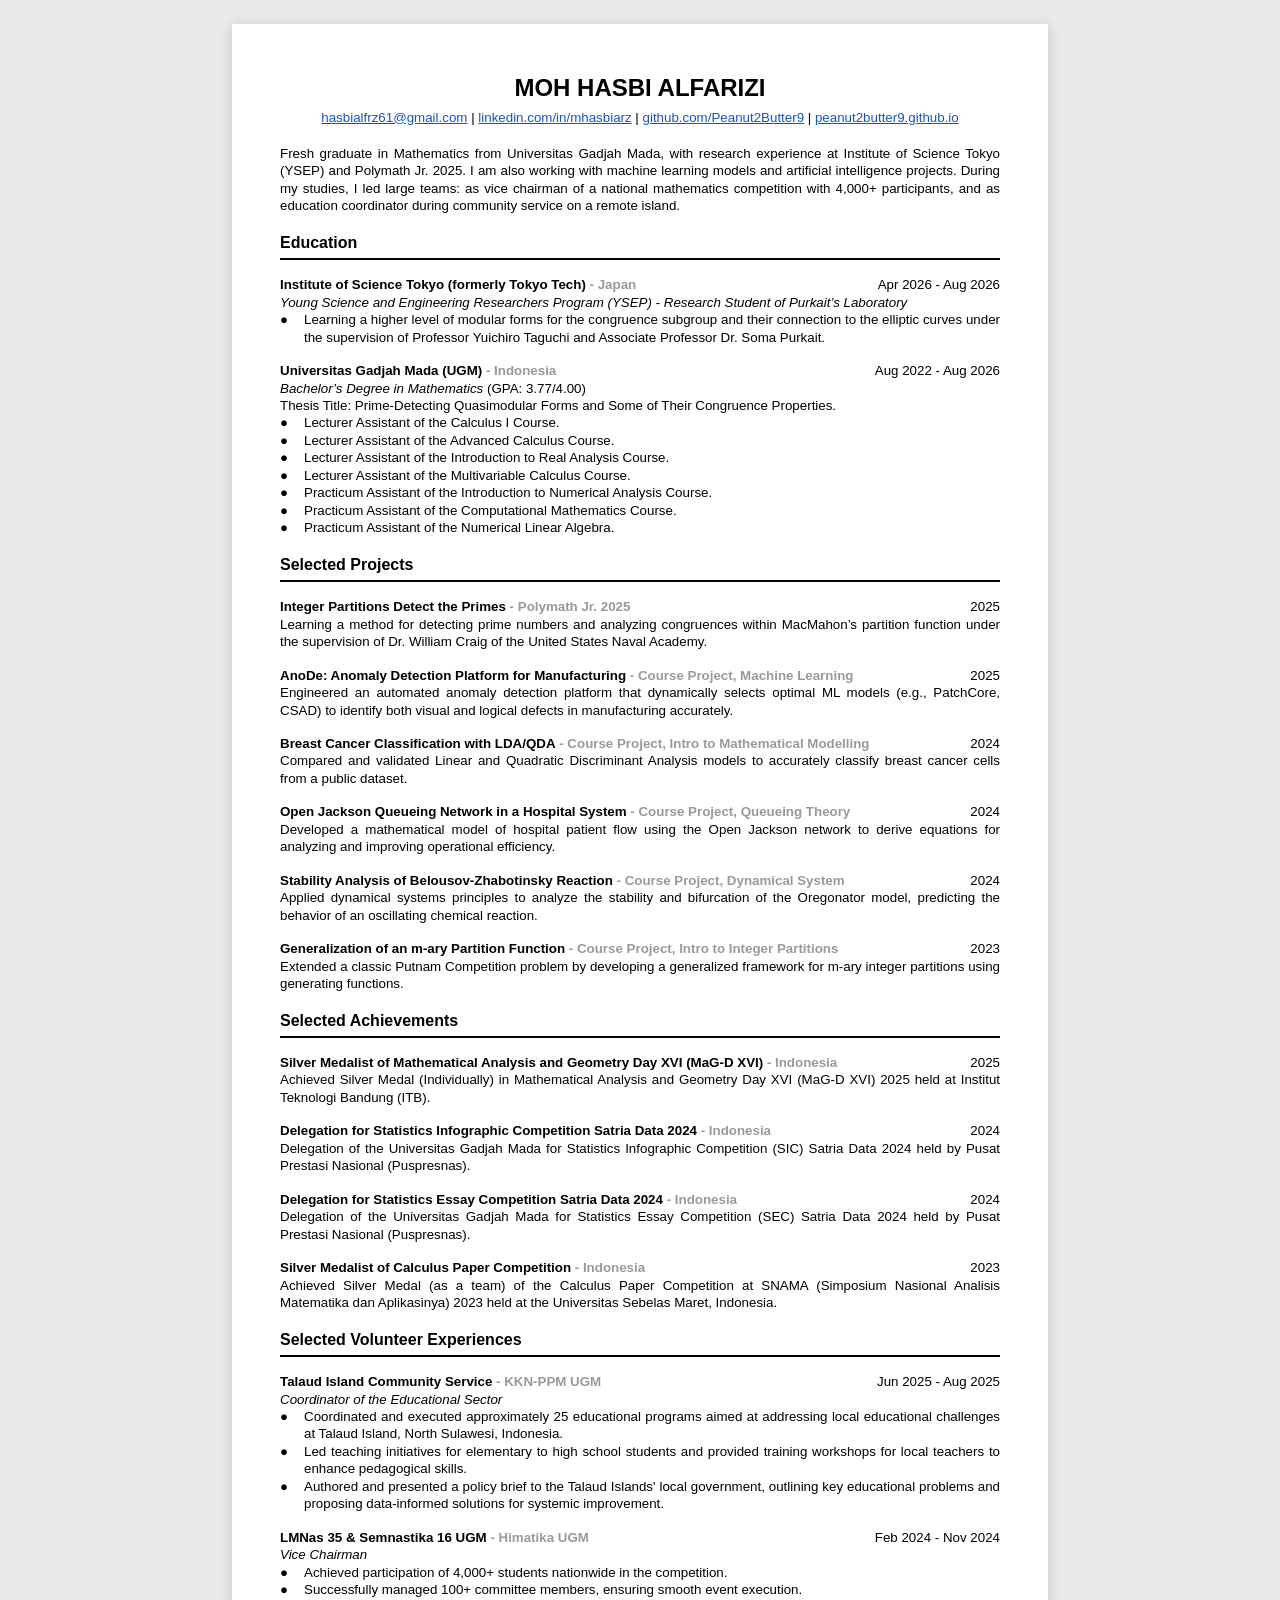
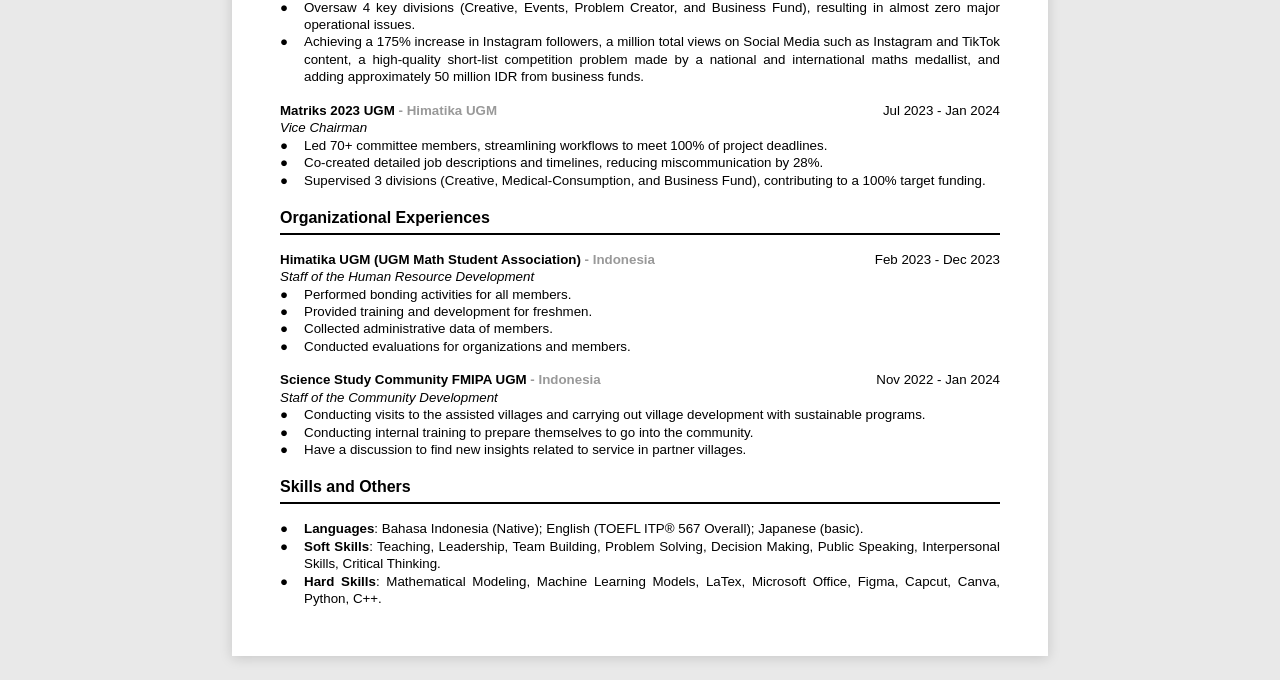
==== cv-pdf.html @ 44e70fe7 "Split the site into Homepage, CV, Projects and Miscellaneous - Fixed top navigation bar on every pag" ====
<!doctype html>
<html lang="en">
<head>
  <meta charset="utf-8">
  <meta name="viewport" content="width=device-width, initial-scale=1">
  <title>CV - Moh Hasbi Alfarizi</title>

  <!--
    Source of assets/Moh-Hasbi-Alfarizi-CV.pdf.
    After editing: open this file (cv-pdf.html) in Chrome, press Cmd + P, choose "Save as PDF",
    turn off "Headers and footers", and save over assets/Moh-Hasbi-Alfarizi-CV.pdf.
  -->
  <style>
    @page { size: Letter; margin: 0.5in; }

    body {
      margin: 0;
      font-family: Arial, Helvetica, sans-serif;
      font-size: 10pt;
      line-height: 1.31;
      color: #000;
      -webkit-print-color-adjust: exact;
      print-color-adjust: exact;
    }

    a { color: inherit; text-decoration: none; }
    p, ul, h1, h2 { margin: 0; }

    /* ---- Header ---- */
    h1 { text-align: center; font-size: 18pt; font-weight: 700; }
    .contact { text-align: center; margin-top: 4pt; }
    .contact a { color: #1155cc; text-decoration: underline; }
    .summary { margin-top: 14pt; text-align: justify; }

    /* ---- Sections ---- */
    h2 {
      font-size: 12pt; font-weight: 700;
      margin-top: 14pt; padding-bottom: 3pt;
      border-bottom: 1.5pt solid #000;
      break-after: avoid;
    }
    .entry { margin-top: 12pt; break-inside: avoid; }
    .entry-head { display: flex; justify-content: space-between; gap: 12pt; }
    .entry-head .title { font-weight: 700; }
    .entry-head .where { font-weight: 700; color: #999; }
    .entry-head .date { white-space: nowrap; }
    .role { font-style: italic; }
    .desc { text-align: justify; }

    /* Bullets like Google Docs: dot at the margin, text indented 0.25in */
    ul { list-style: none; padding: 0; }
    li { position: relative; padding-left: 0.25in; text-align: justify; }
    li::before { content: "\25CF"; position: absolute; left: 0; }
    .skills { margin-top: 12pt; }

    /* On screen, show it like a sheet of paper */
    @media screen {
      html { background: #e9e9e9; }
      body { max-width: 7.5in; margin: 24px auto; padding: 0.5in; background: #fff; box-shadow: 0 2px 12px rgba(0, 0, 0, 0.15); }
    }
  </style>
</head>
<body>

  <!-- ============ HEADER ============ -->
  <h1>MOH HASBI ALFARIZI</h1>
  <p class="contact">
    <a href="mailto:hasbialfrz61@gmail.com">hasbialfrz61@gmail.com</a> |
    <a href="https://www.linkedin.com/in/mhasbiarz">linkedin.com/in/mhasbiarz</a> |
    <a href="https://github.com/Peanut2Butter9">github.com/Peanut2Butter9</a> |
    <a href="https://peanut2butter9.github.io">peanut2butter9.github.io</a>
  </p>
  <p class="summary">
    Fresh graduate in Mathematics from Universitas Gadjah Mada, with research experience at Institute of Science Tokyo
    (YSEP) and Polymath Jr. 2025. I am also working with machine learning models and artificial intelligence projects. During
    my studies, I led large teams: as vice chairman of a national mathematics competition with 4,000+ participants, and as
    education coordinator during community service on a remote island.
  </p>

  <!-- ============ EDUCATION ============ -->
  <h2>Education</h2>

  <div class="entry">
    <div class="entry-head">
      <p><span class="title">Institute of Science Tokyo (formerly Tokyo Tech)</span> <span class="where">- Japan</span></p>
      <p class="date">Apr 2026 - Aug 2026</p>
    </div>
    <p class="role">Young Science and Engineering Researchers Program (YSEP) - Research Student of Purkait’s Laboratory</p>
    <ul>
      <li>Learning a higher level of modular forms for the congruence subgroup and their connection to the elliptic curves under the supervision of Professor Yuichiro Taguchi and Associate Professor Dr. Soma Purkait.</li>
    </ul>
  </div>

  <div class="entry">
    <div class="entry-head">
      <p><span class="title">Universitas Gadjah Mada (UGM)</span> <span class="where">- Indonesia</span></p>
      <p class="date">Aug 2022 - Aug 2026</p>
    </div>
    <p><span class="role">Bachelor’s Degree in Mathematics</span> (GPA: 3.77/4.00)</p>
    <p>Thesis Title: <a href="https://etd.repository.ugm.ac.id/penelitian/detail/286166">Prime-Detecting Quasimodular Forms and Some of Their Congruence Properties.</a></p>
    <ul>
      <li>Lecturer Assistant of the Calculus I Course.</li>
      <li>Lecturer Assistant of the Advanced Calculus Course.</li>
      <li>Lecturer Assistant of the Introduction to Real Analysis Course.</li>
      <li>Lecturer Assistant of the Multivariable Calculus Course.</li>
      <li>Practicum Assistant of the Introduction to Numerical Analysis Course.</li>
      <li>Practicum Assistant of the Computational Mathematics Course.</li>
      <li>Practicum Assistant of the Numerical Linear Algebra.</li>
    </ul>
  </div>

  <!-- ============ SELECTED PROJECTS ============ -->
  <h2>Selected Projects</h2>

  <div class="entry">
    <div class="entry-head">
      <p><span class="title">Integer Partitions Detect the Primes</span> <span class="where">- Polymath Jr. 2025</span></p>
      <p class="date">2025</p>
    </div>
    <p class="desc">Learning a method for detecting prime numbers and analyzing congruences within MacMahon’s partition function under the supervision of Dr. William Craig of the United States Naval Academy.</p>
  </div>

  <div class="entry">
    <div class="entry-head">
      <p><a class="title" href="https://github.com/Peanut2Butter9/anode">AnoDe: Anomaly Detection Platform for Manufacturing</a> <span class="where">- Course Project, Machine Learning</span></p>
      <p class="date">2025</p>
    </div>
    <p class="desc">Engineered an automated anomaly detection platform that dynamically selects optimal ML models (e.g., PatchCore, CSAD) to identify both visual and logical defects in manufacturing accurately.</p>
  </div>

  <div class="entry">
    <div class="entry-head">
      <p><a class="title" href="https://github.com/Peanut2Butter9/breast-cancer-lda-qda">Breast Cancer Classification with LDA/QDA</a> <span class="where">- Course Project, Intro to Mathematical Modelling</span></p>
      <p class="date">2024</p>
    </div>
    <p class="desc">Compared and validated Linear and Quadratic Discriminant Analysis models to accurately classify breast cancer cells from a public dataset.</p>
  </div>

  <div class="entry">
    <div class="entry-head">
      <p><a class="title" href="https://github.com/Peanut2Butter9/open-jackson">Open Jackson Queueing Network in a Hospital System</a> <span class="where">- Course Project, Queueing Theory</span></p>
      <p class="date">2024</p>
    </div>
    <p class="desc">Developed a mathematical model of hospital patient flow using the Open Jackson network to derive equations for analyzing and improving operational efficiency.</p>
  </div>

  <div class="entry">
    <div class="entry-head">
      <p><a class="title" href="https://github.com/Peanut2Butter9/oregonator">Stability Analysis of Belousov-Zhabotinsky Reaction</a> <span class="where">- Course Project, Dynamical System</span></p>
      <p class="date">2024</p>
    </div>
    <p class="desc">Applied dynamical systems principles to analyze the stability and bifurcation of the Oregonator model, predicting the behavior of an oscillating chemical reaction.</p>
  </div>

  <div class="entry">
    <div class="entry-head">
      <p><span class="title">Generalization of an m-ary Partition Function</span> <span class="where">- Course Project, Intro to Integer Partitions</span></p>
      <p class="date">2023</p>
    </div>
    <p class="desc">Extended a classic Putnam Competition problem by developing a generalized framework for m-ary integer partitions using generating functions.</p>
  </div>

  <!-- ============ SELECTED ACHIEVEMENTS ============ -->
  <h2>Selected Achievements</h2>

  <div class="entry">
    <div class="entry-head">
      <p><span class="title">Silver Medalist of Mathematical Analysis and Geometry Day XVI (MaG-D XVI)</span> <span class="where">- Indonesia</span></p>
      <p class="date">2025</p>
    </div>
    <p class="desc">Achieved Silver Medal (Individually) in Mathematical Analysis and Geometry Day XVI (MaG-D XVI) 2025 held at Institut Teknologi Bandung (ITB).</p>
  </div>

  <div class="entry">
    <div class="entry-head">
      <p><span class="title">Delegation for Statistics Infographic Competition Satria Data 2024</span> <span class="where">- Indonesia</span></p>
      <p class="date">2024</p>
    </div>
    <p class="desc">Delegation of the Universitas Gadjah Mada for Statistics Infographic Competition (SIC) Satria Data 2024 held by Pusat Prestasi Nasional (Puspresnas).</p>
  </div>

  <div class="entry">
    <div class="entry-head">
      <p><span class="title">Delegation for Statistics Essay Competition Satria Data 2024</span> <span class="where">- Indonesia</span></p>
      <p class="date">2024</p>
    </div>
    <p class="desc">Delegation of the Universitas Gadjah Mada for Statistics Essay Competition (SEC) Satria Data 2024 held by Pusat Prestasi Nasional (Puspresnas).</p>
  </div>

  <div class="entry">
    <div class="entry-head">
      <p><span class="title">Silver Medalist of Calculus Paper Competition</span> <span class="where">- Indonesia</span></p>
      <p class="date">2023</p>
    </div>
    <p class="desc">Achieved Silver Medal (as a team) of the Calculus Paper Competition at SNAMA (Simposium Nasional Analisis Matematika dan Aplikasinya) 2023 held at the Universitas Sebelas Maret, Indonesia.</p>
  </div>

  <!-- ============ SELECTED VOLUNTEER EXPERIENCES ============ -->
  <h2>Selected Volunteer Experiences</h2>

  <div class="entry">
    <div class="entry-head">
      <p><span class="title">Talaud Island Community Service</span> <span class="where">- KKN-PPM UGM</span></p>
      <p class="date">Jun 2025 - Aug 2025</p>
    </div>
    <p class="role">Coordinator of the Educational Sector</p>
    <ul>
      <li>Coordinated and executed approximately 25 educational programs aimed at addressing local educational challenges at Talaud Island, North Sulawesi, Indonesia.</li>
      <li>Led teaching initiatives for elementary to high school students and provided training workshops for local teachers to enhance pedagogical skills.</li>
      <li>Authored and presented a policy brief to the Talaud Islands' local government, outlining key educational problems and proposing data-informed solutions for systemic improvement.</li>
    </ul>
  </div>

  <div class="entry">
    <div class="entry-head">
      <p><span class="title">LMNas 35 &amp; Semnastika 16 UGM</span> <span class="where">- Himatika UGM</span></p>
      <p class="date">Feb 2024 - Nov 2024</p>
    </div>
    <p class="role">Vice Chairman</p>
    <ul>
      <li>Achieved participation of 4,000+ students nationwide in the competition.</li>
      <li>Successfully managed 100+ committee members, ensuring smooth event execution.</li>
      <li>Oversaw 4 key divisions (Creative, Events, Problem Creator, and Business Fund), resulting in almost zero major operational issues.</li>
      <li>Achieving a 175% increase in Instagram followers, a million total views on Social Media such as Instagram and TikTok content, a high-quality short-list competition problem made by a national and international maths medallist, and adding approximately 50 million IDR from business funds.</li>
    </ul>
  </div>

  <div class="entry">
    <div class="entry-head">
      <p><span class="title">Matriks 2023 UGM</span> <span class="where">- Himatika UGM</span></p>
      <p class="date">Jul 2023 - Jan 2024</p>
    </div>
    <p class="role">Vice Chairman</p>
    <ul>
      <li>Led 70+ committee members, streamlining workflows to meet 100% of project deadlines.</li>
      <li>Co-created detailed job descriptions and timelines, reducing miscommunication by 28%.</li>
      <li>Supervised 3 divisions (Creative, Medical-Consumption, and Business Fund), contributing to a 100% target funding.</li>
    </ul>
  </div>

  <!-- ============ ORGANIZATIONAL EXPERIENCES ============ -->
  <h2>Organizational Experiences</h2>

  <div class="entry">
    <div class="entry-head">
      <p><span class="title">Himatika UGM (UGM Math Student Association)</span> <span class="where">- Indonesia</span></p>
      <p class="date">Feb 2023 - Dec 2023</p>
    </div>
    <p class="role">Staff of the Human Resource Development</p>
    <ul>
      <li>Performed bonding activities for all members.</li>
      <li>Provided training and development for freshmen.</li>
      <li>Collected administrative data of members.</li>
      <li>Conducted evaluations for organizations and members.</li>
    </ul>
  </div>

  <div class="entry">
    <div class="entry-head">
      <p><span class="title">Science Study Community FMIPA UGM</span> <span class="where">- Indonesia</span></p>
      <p class="date">Nov 2022 - Jan 2024</p>
    </div>
    <p class="role">Staff of the Community Development</p>
    <ul>
      <li>Conducting visits to the assisted villages and carrying out village development with sustainable programs.</li>
      <li>Conducting internal training to prepare themselves to go into the community.</li>
      <li>Have a discussion to find new insights related to service in partner villages.</li>
    </ul>
  </div>

  <!-- ============ SKILLS AND OTHERS ============ -->
  <h2>Skills and Others</h2>

  <ul class="skills">
    <li><strong>Languages</strong>: Bahasa Indonesia (Native); English (TOEFL ITP® 567 Overall); Japanese (basic).</li>
    <li><strong>Soft Skills</strong>: Teaching, Leadership, Team Building, Problem Solving, Decision Making, Public Speaking, Interpersonal Skills, Critical Thinking.</li>
    <li><strong>Hard Skills</strong>: Mathematical Modeling, Machine Learning Models, LaTex, Microsoft Office, Figma, Capcut, Canva, Python, C++.</li>
  </ul>

</body>
</html>
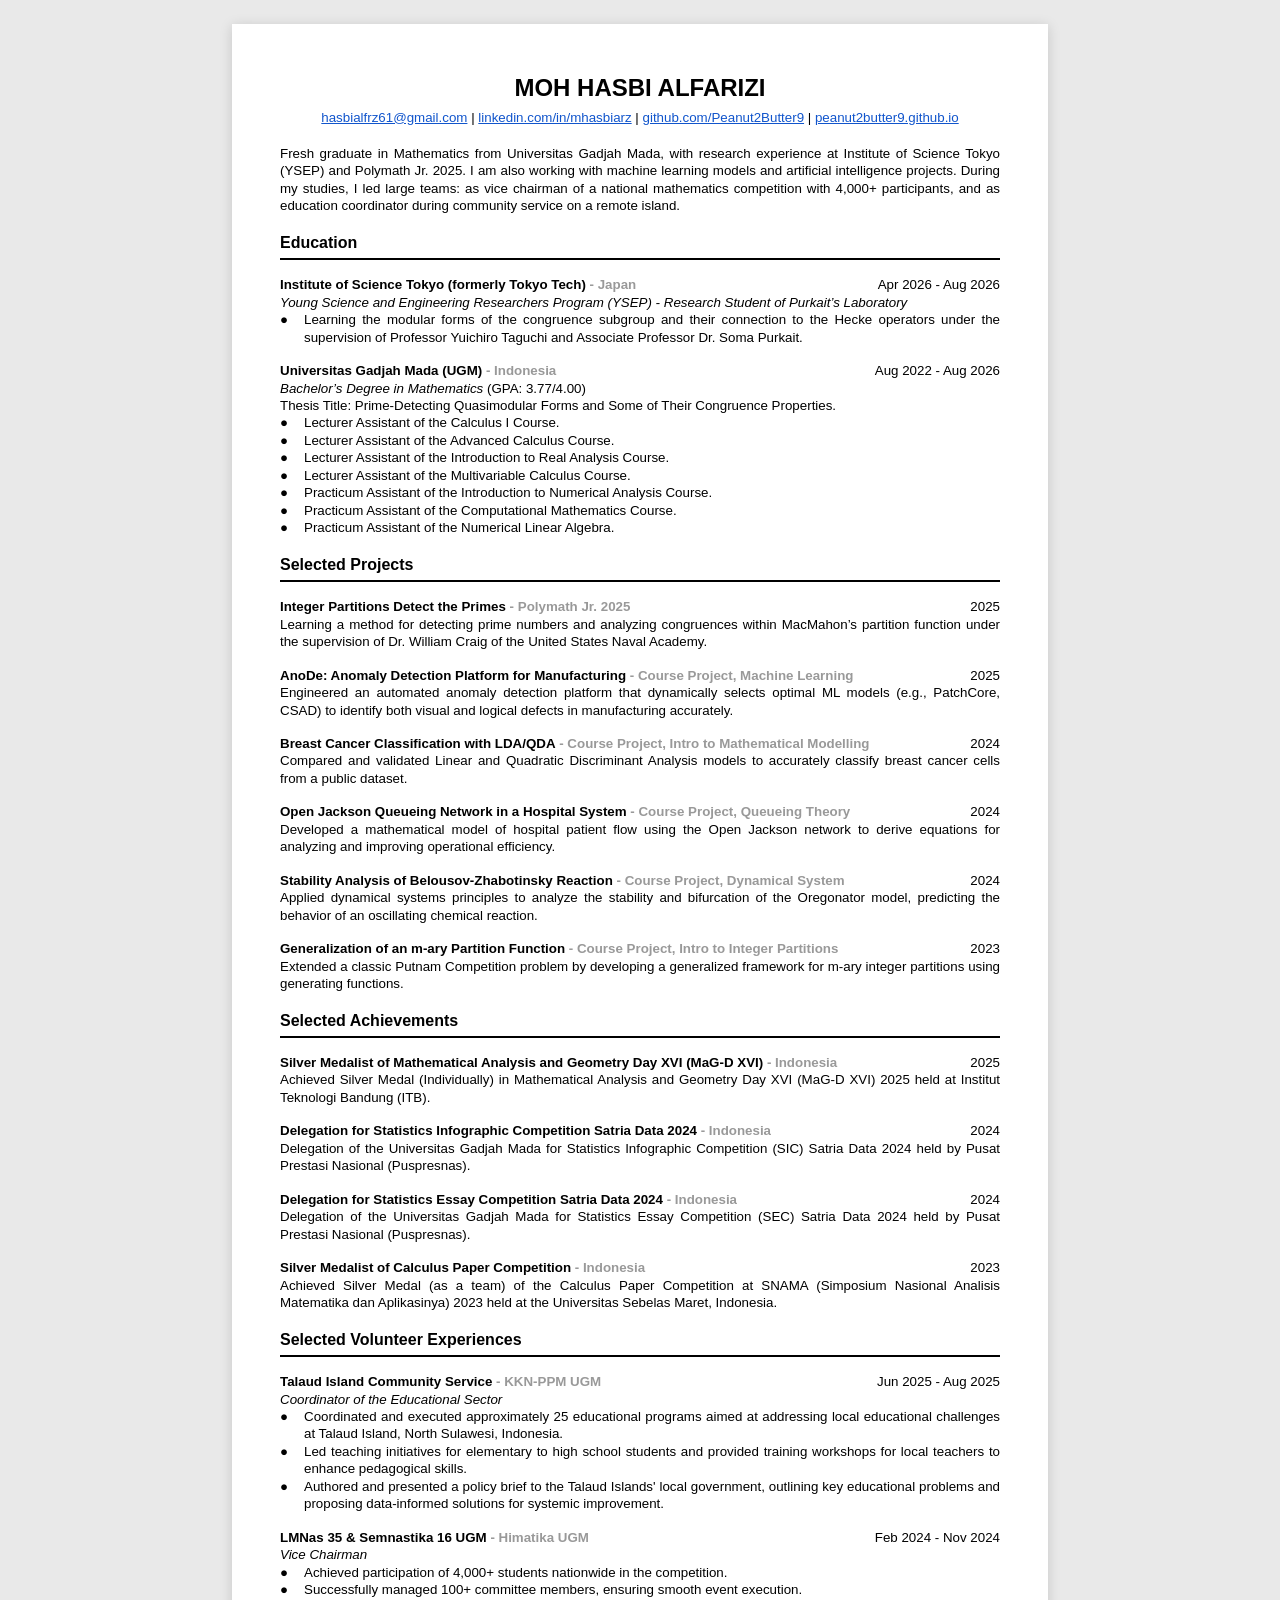
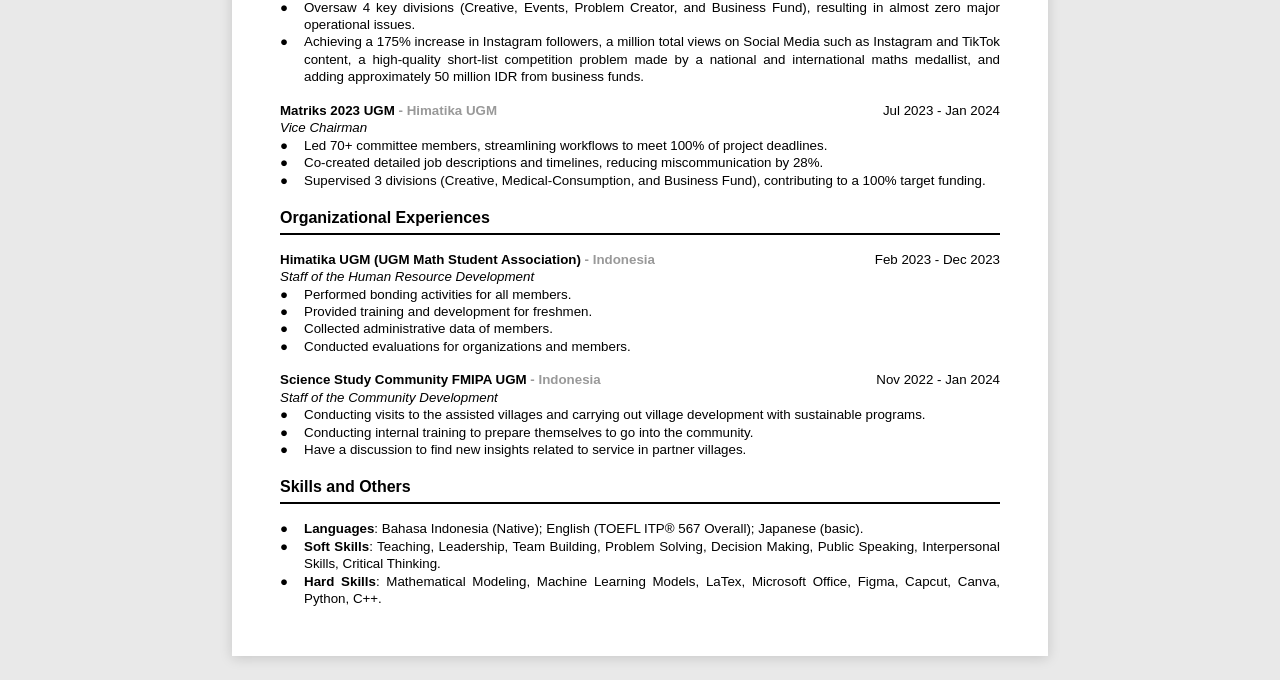
==== commit d6d8bfaf: "Update cv-pdf.html" ====
--- a/cv-pdf.html
+++ b/cv-pdf.html
@@ -87,7 +87,7 @@
     </div>
     <p class="role">Young Science and Engineering Researchers Program (YSEP) - Research Student of Purkait’s Laboratory</p>
     <ul>
-      <li>Learning a higher level of modular forms for the congruence subgroup and their connection to the elliptic curves under the supervision of Professor Yuichiro Taguchi and Associate Professor Dr. Soma Purkait.</li>
+      <li>Learning the modular forms of the congruence subgroup and their connection to the Hecke operators under the supervision of Professor Yuichiro Taguchi and Associate Professor Dr. Soma Purkait.</li>
     </ul>
   </div>
 
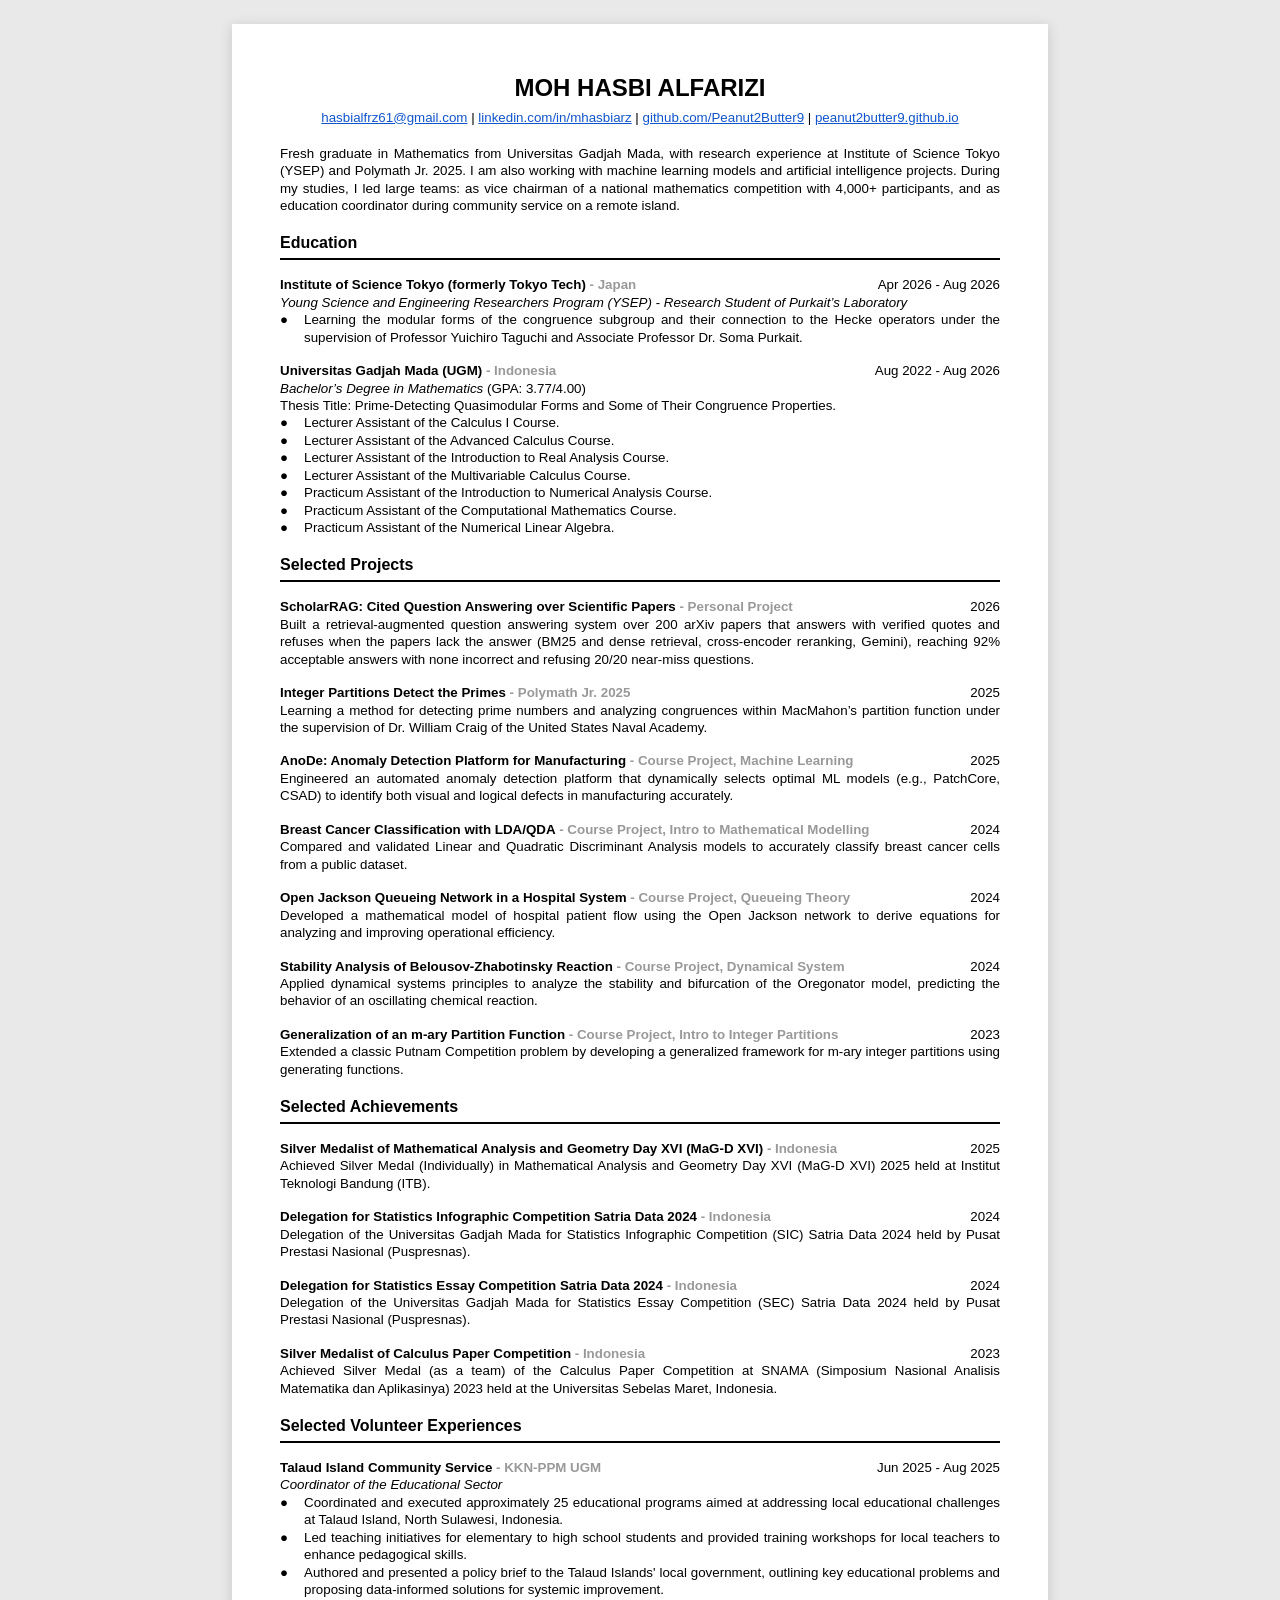
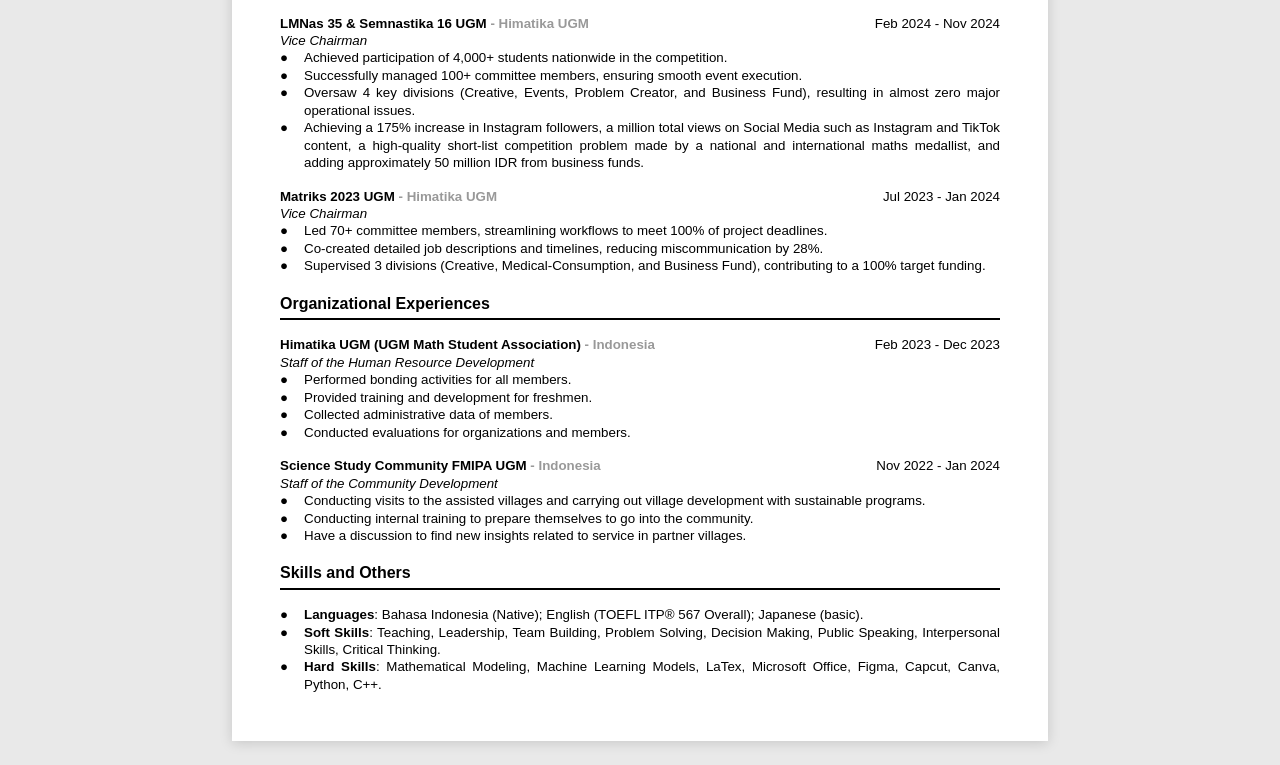
==== commit ff3cadf7: "Add ScholarRAG to the PDF CV New first entry under Selected Projects, in the same format as the othe" ====
--- a/cv-pdf.html
+++ b/cv-pdf.html
@@ -114,6 +114,14 @@
 
   <div class="entry">
     <div class="entry-head">
+      <p><a class="title" href="https://github.com/Peanut2Butter9/scholar-rag">ScholarRAG: Cited Question Answering over Scientific Papers</a> <span class="where">- Personal Project</span></p>
+      <p class="date">2026</p>
+    </div>
+    <p class="desc">Built a retrieval-augmented question answering system over 200 arXiv papers that answers with verified quotes and refuses when the papers lack the answer (BM25 and dense retrieval, cross-encoder reranking, Gemini), reaching 92% acceptable answers with none incorrect and refusing 20/20 near-miss questions.</p>
+  </div>
+
+  <div class="entry">
+    <div class="entry-head">
       <p><span class="title">Integer Partitions Detect the Primes</span> <span class="where">- Polymath Jr. 2025</span></p>
       <p class="date">2025</p>
     </div>
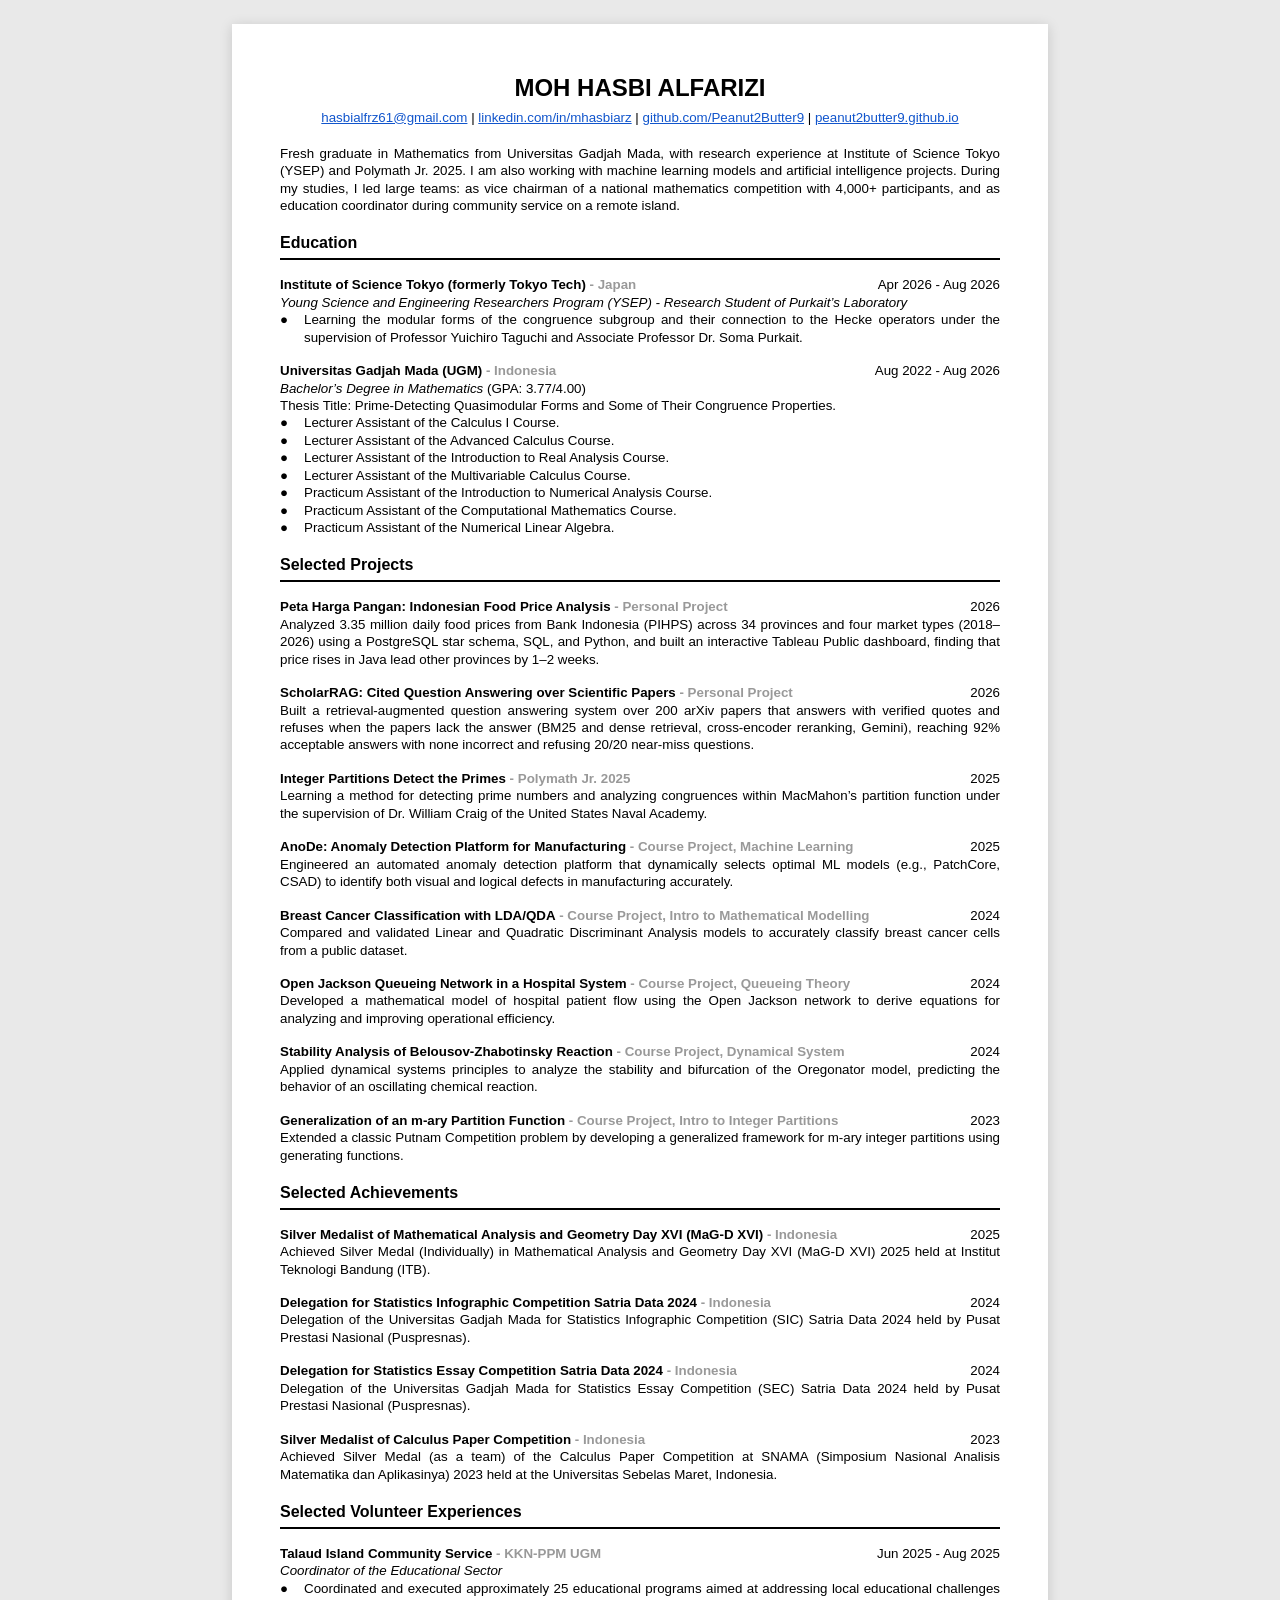
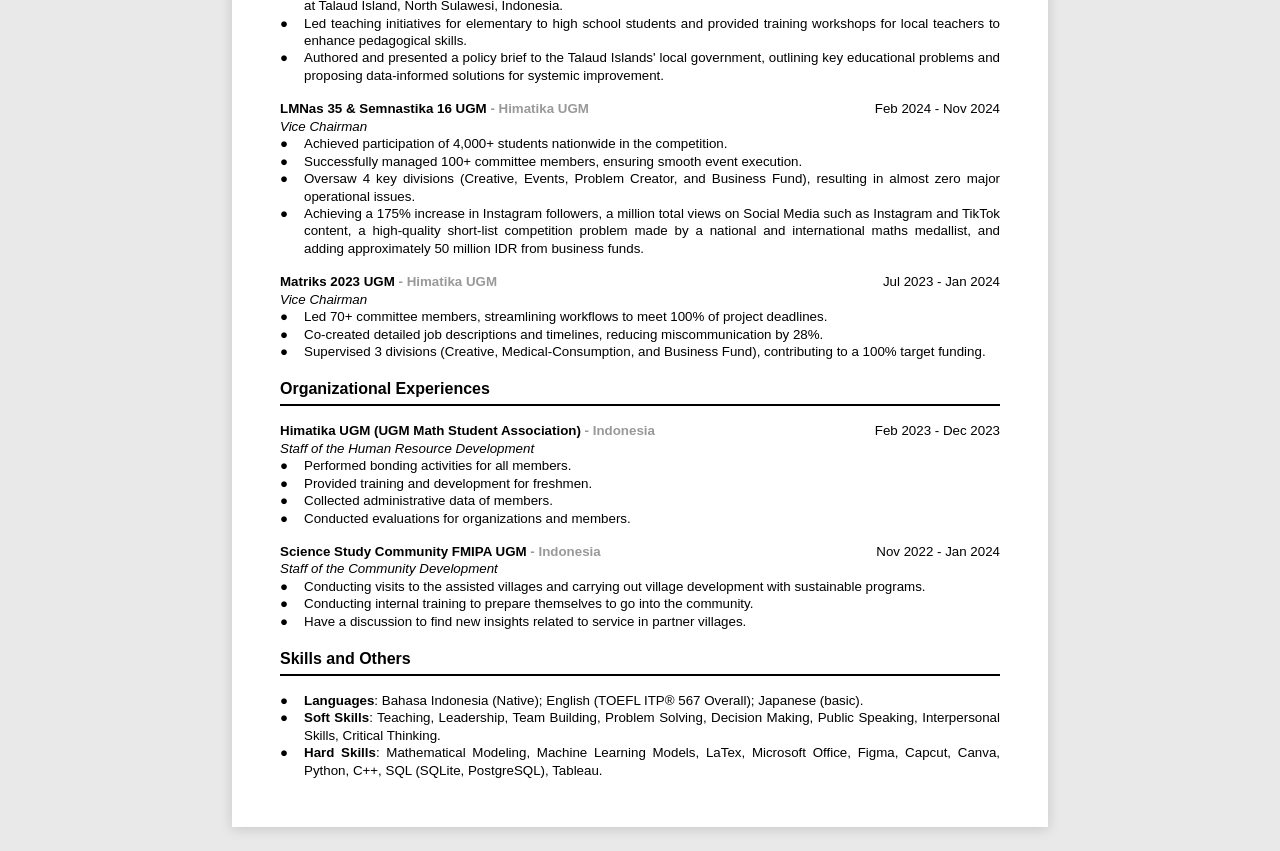
==== commit 29ff9533: "Add SQL, Tableau and the food price analysis project to the CV Co-Authored-By: Claude Opus 5.5 <nore" ====
--- a/cv-pdf.html
+++ b/cv-pdf.html
@@ -114,6 +114,14 @@
 
   <div class="entry">
     <div class="entry-head">
+      <p><a class="title" href="https://github.com/Peanut2Butter9/peta-harga-pangan">Peta Harga Pangan: Indonesian Food Price Analysis</a> <span class="where">- Personal Project</span></p>
+      <p class="date">2026</p>
+    </div>
+    <p class="desc">Analyzed 3.35 million daily food prices from Bank Indonesia (PIHPS) across 34 provinces and four market types (2018–2026) using a PostgreSQL star schema, SQL, and Python, and built an interactive Tableau Public dashboard, finding that price rises in Java lead other provinces by 1–2 weeks.</p>
+  </div>
+
+  <div class="entry">
+    <div class="entry-head">
       <p><a class="title" href="https://github.com/Peanut2Butter9/scholar-rag">ScholarRAG: Cited Question Answering over Scientific Papers</a> <span class="where">- Personal Project</span></p>
       <p class="date">2026</p>
     </div>
@@ -282,7 +290,7 @@
   <ul class="skills">
     <li><strong>Languages</strong>: Bahasa Indonesia (Native); English (TOEFL ITP® 567 Overall); Japanese (basic).</li>
     <li><strong>Soft Skills</strong>: Teaching, Leadership, Team Building, Problem Solving, Decision Making, Public Speaking, Interpersonal Skills, Critical Thinking.</li>
-    <li><strong>Hard Skills</strong>: Mathematical Modeling, Machine Learning Models, LaTex, Microsoft Office, Figma, Capcut, Canva, Python, C++.</li>
+    <li><strong>Hard Skills</strong>: Mathematical Modeling, Machine Learning Models, LaTex, Microsoft Office, Figma, Capcut, Canva, Python, C++, SQL (SQLite, PostgreSQL), Tableau.</li>
   </ul>
 
 </body>
